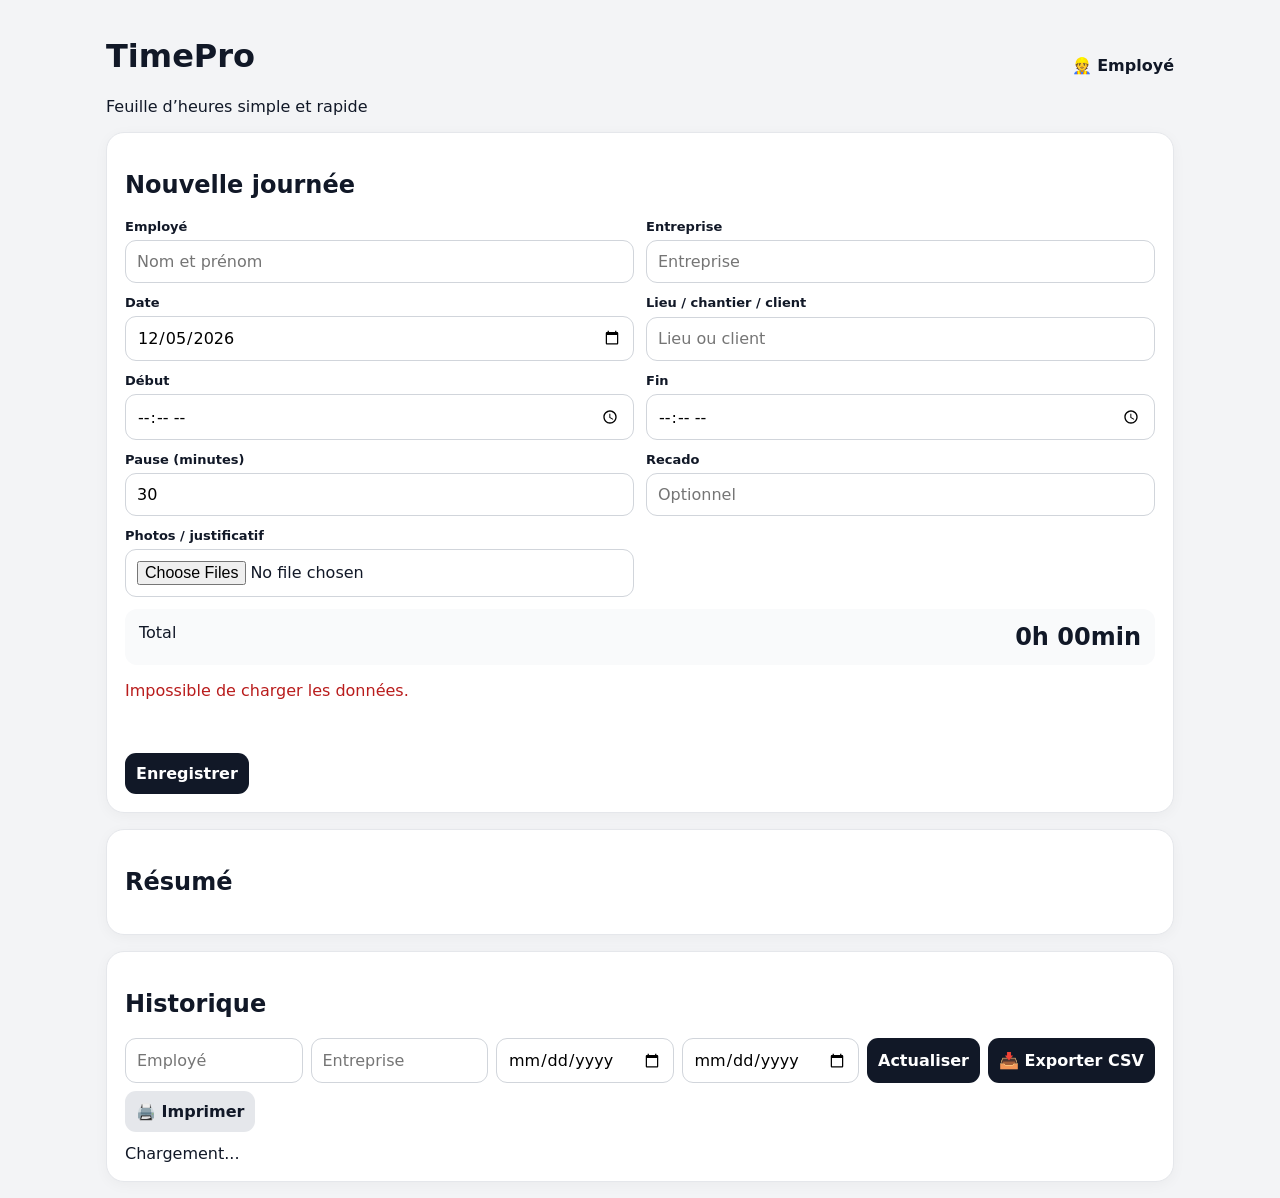
==== app/static/timepro.html @ 3ebb39db "feat: register TimePro offline worker" ====
<!doctype html><html lang="fr"><head><meta charset="utf-8"><meta name="viewport" content="width=device-width,initial-scale=1"><meta name="theme-color" content="#111827"><meta name="description" content="TimePro - feuille d'heures digitale"><link rel="manifest" href="/timepro-manifest.json"><title>TimePro</title><style>*{box-sizing:border-box}body{margin:0;background:#f3f4f6;color:#111827;font-family:system-ui,-apple-system,sans-serif}main{max-width:1100px;margin:auto;padding:16px;display:grid;gap:16px}header{display:flex;justify-content:space-between;align-items:center}.card{background:#fff;border:1px solid #e5e7eb;border-radius:18px;padding:18px;box-shadow:0 3px 14px #0000000a}.grid,.cards{display:grid;grid-template-columns:repeat(2,1fr);gap:12px}.field{display:grid;gap:6px}label{font-size:13px;font-weight:700}input,textarea,button{font:inherit;border-radius:11px;padding:11px;border:1px solid #d1d5db}button{background:#111827;color:white;border:0;font-weight:700;cursor:pointer}button.alt{background:#e5e7eb;color:#111827}.total{display:flex;justify-content:space-between;padding:14px;border-radius:12px;background:#f9fafb;margin-top:12px}.total strong{font-size:24px}.msg{min-height:20px}.error{color:#b91c1c}.ok{color:#047857}.cards{grid-template-columns:repeat(4,1fr)}.cards div{background:#f9fafb;padding:14px;border-radius:14px}.cards b{display:block;font-size:22px}.cards small{color:#6b7280}.toolbar{display:flex;gap:8px;flex-wrap:wrap;margin:12px 0}.toolbar input{flex:1;min-width:150px}.entry{display:grid;grid-template-columns:85px 1fr 1.5fr 90px auto;gap:10px;padding:13px 0;border-bottom:1px solid #eee;align-items:center}.entry:last-child{border:0}.entry span{color:#4b5563;font-size:14px}.entry .meta{grid-column:1/-1;color:#6b7280;font-size:13px}.actions{display:flex;gap:6px;flex-wrap:wrap}.actions button,.actions a{padding:8px 10px;font-size:12px;border-radius:9px;text-decoration:none}.actions a{background:#e5e7eb;color:#111827;font-weight:700}.signature{border:1px dashed #9ca3af;border-radius:12px;width:100%;height:150px;touch-action:none;background:white}.modal{position:fixed;inset:0;background:#0008;display:none;place-items:center;padding:15px}.modal .card{width:min(560px,100%)}@media(max-width:700px){main{padding:10px}.grid,.cards{grid-template-columns:1fr}.entry{grid-template-columns:1fr 1fr}.entry .actions,.entry .meta{grid-column:1/-1}.entry b{grid-column:2}}
</style></head><body><main><header><div><h1>TimePro</h1><div>Feuille d’heures simple et rapide</div></div><strong>👷 Employé</strong></header><section class="card"><h2 id="formTitle">Nouvelle journée</h2><form id="form"><div class="grid"><div class="field"><label>Employé</label><input name="employee" required placeholder="Nom et prénom"></div><div class="field"><label>Entreprise</label><input name="company" placeholder="Entreprise"></div><div class="field"><label>Date</label><input name="work_date" id="date" type="date" required></div><div class="field"><label>Lieu / chantier / client</label><input name="location" placeholder="Lieu ou client"></div><div class="field"><label>Début</label><input name="start_time" id="start" type="time" required></div><div class="field"><label>Fin</label><input name="end_time" id="end" type="time" required></div><div class="field"><label>Pause (minutes)</label><input name="pause_minutes" id="pause" type="number" min="0" value="30"></div><div class="field"><label>Recado</label><input name="note" placeholder="Optionnel"></div><div class="field"><label>Photos / justificatif</label><input id="files" type="file" accept="image/jpeg,image/png,image/webp,application/pdf" multiple></div></div><div class="total"><span>Total</span><strong id="total">0h 00min</strong></div><p id="error" class="msg error"></p><p id="ok" class="msg ok"></p><div style="display:flex;gap:8px"><button id="save" type="submit">Enregistrer</button><button id="cancel" class="alt" type="button" hidden>Annuler</button></div></form></section><section class="card"><h2>Résumé</h2><div id="dashboard" class="cards"></div></section><section class="card"><h2>Historique</h2><div class="toolbar"><input id="employeeFilter" placeholder="Employé"><input id="companyFilter" placeholder="Entreprise"><input id="from" type="date" title="Du"><input id="to" type="date" title="Au"><button id="refresh">Actualiser</button><button id="export">📥 Exporter CSV</button><button id="print" class="alt">🖨️ Imprimer</button></div><div id="history">Chargement...</div></section></main><div id="sigModal" class="modal"><section class="card"><h2>Signature</h2><p>Signez avec le doigt ou la souris.</p><canvas id="sig" class="signature" width="1000" height="300"></canvas><div class="toolbar"><button id="clearSig" class="alt">Effacer</button><button id="saveSig">Enregistrer signature</button><button id="closeSig" class="alt">Fermer</button></div></section></div><script>
const form=document.querySelector('#form'),date=document.querySelector('#date'),start=document.querySelector('#start'),end=document.querySelector('#end'),pause=document.querySelector('#pause'),total=document.querySelector('#total'),error=document.querySelector('#error'),ok=document.querySelector('#ok'),history=document.querySelector('#history'),dashboard=document.querySelector('#dashboard'),employeeFilter=document.querySelector('#employeeFilter'),companyFilter=document.querySelector('#companyFilter'),from=document.querySelector('#from'),to=document.querySelector('#to'),files=document.querySelector('#files');let editing=null,sigId=null;date.value=new Date().toISOString().slice(0,10);const mins=v=>{if(!v)return null;const[a,b]=v.split(':').map(Number);return a*60+b},fmt=n=>`${Math.floor(n/60)}h ${String(n%60).padStart(2,'0')}min`,calc=()=>{const a=mins(start.value),b=mins(end.value),p=Number(pause.value||0);if(a===null||b===null)return null;const t=b-a-p;return t>0?t:-1};function update(){const t=calc();total.textContent=t===null?'0h 00min':t<0?'—':fmt(t);if(t<0)error.textContent='L’heure de fin doit être après le début et la pause doit être valide.';else if(error.textContent.includes('L’heure'))error.textContent=''}[start,end,pause].forEach(x=>x.addEventListener('input',update));function esc(v){return String(v??'').replace(/[&<>"']/g,c=>({'&':'&amp;','<':'&lt;','>':'&gt;','"':'&quot;',"'":'&#39;'}[c]))}function query(){const p=new URLSearchParams();if(employeeFilter.value.trim())p.set('employee',employeeFilter.value.trim());if(companyFilter.value.trim())p.set('company',companyFilter.value.trim());if(from.value)p.set('date_from',from.value);if(to.value)p.set('date_to',to.value);return p}async function load(){try{const qs=query().toString(),suffix=qs?'?'+qs:'';const [h,d]=await Promise.all([fetch('/api/timepro/history'+suffix),fetch('/api/timepro/dashboard'+suffix)]);const hd=await h.json(),dd=await d.json();history.innerHTML=hd.timesheets.length?hd.timesheets.map(x=>{const at=(x.attachments||[]).map(a=>`<a href="/api/timepro/attachments?id=${a.id}" target="_blank" rel="noopener">📎 ${esc(a.filename)}</a>`).join(' ');return `<article class="entry"><strong>${esc(x.work_date)}</strong><span>${esc(x.employee)}</span><span>${esc(x.location||'')} · ${esc(x.start_time)} → ${esc(x.end_time)}</span><b>${fmt(+x.total_minutes)}</b><div class="actions"><button onclick="editRow(${x.id})">Modifier</button><button onclick="delRow(${x.id})">Suppr.</button><button onclick="openSig(${x.id})">${x.has_signature?'✍️ Signature':'Signature'}</button></div><div class="meta">🏢 ${esc(x.company||'—')} ${x.note?' · 📝 '+esc(x.note):''} ${at?' · '+at:''}</div></article>`}).join(''):'<p>Aucune feuille.</p>';dashboard.innerHTML=`<div><b>${dd.count}</b><small>Feuilles</small></div><div><b>${fmt(+dd.total_minutes)}</b><small>Total heures</small></div><div><b>${dd.employees.length}</b><small>Employés</small></div><div><b>${dd.companies.length}</b><small>Entreprises</small></div>`}catch(e){error.textContent='Impossible de charger les données.'}}window.editRow=async id=>{const r=(await (await fetch('/api/timepro/history?id='+id)).json()).timesheets?.find(x=>x.id===id)||(await (await fetch('/api/timepro/history')).json()).timesheets.find(x=>x.id===id);if(!r)return;editing=id;for(const k of ['employee','company','work_date','location','start_time','end_time','pause_minutes','note'])form.elements[k].value=r[k]??'';document.querySelector('#formTitle').textContent='Modifier la journée';document.querySelector('#save').textContent='Mettre à jour';document.querySelector('#cancel').hidden=false;update();scrollTo(0,0)};window.delRow=async id=>{if(!confirm('Supprimer cette feuille ?'))return;const r=await fetch('/api/timepro/timesheets?id='+id,{method:'DELETE'});if(!r.ok){error.textContent='Suppression impossible.';return}await load()};form.addEventListener('submit',async e=>{e.preventDefault();error.textContent='';ok.textContent='';if(calc()<1){error.textContent='Vérifie les horaires.';return}const data=Object.fromEntries(new FormData(form).entries());data.pause_minutes=+data.pause_minutes||0;try{const url=editing?'/api/timepro/timesheets?id='+editing:'/api/timepro/timesheets',r=await fetch(url,{method:editing?'PUT':'POST',headers:{'Content-Type':'application/json'},body:JSON.stringify(data)}),body=await r.json();if(!r.ok)throw Error(body.error||'Erreur');const id=body.timesheet.id;for(const f of files.files){const b=await new Promise((res,rej)=>{const rd=new FileReader();rd.onload=()=>res(String(rd.result).split(',')[1]);rd.onerror=rej;rd.readAsDataURL(f)});const ar=await fetch('/api/timepro/attachments',{method:'POST',headers:{'Content-Type':'application/json'},body:JSON.stringify({timesheet_id:id,filename:f.name,mime_type:f.type,content_base64:b})});if(!ar.ok)throw Error('Une pièce jointe n’a pas pu être enregistrée.')}ok.textContent=editing?'Feuille mise à jour.':'Feuille enregistrée.';resetForm();await load()}catch(err){error.textContent=err.message}});function resetForm(){form.reset();date.value=new Date().toISOString().slice(0,10);pause.value=30;total.textContent='0h 00min';editing=null;document.querySelector('#formTitle').textContent='Nouvelle journée';document.querySelector('#save').textContent='Enregistrer';document.querySelector('#cancel').hidden=true}document.querySelector('#cancel').onclick=resetForm;document.querySelector('#refresh').onclick=load;[employeeFilter,companyFilter,from,to].forEach(x=>x.addEventListener('input',load));document.querySelector('#export').onclick=()=>{const qs=query().toString();location.href='/api/timepro/export.csv'+(qs?'?'+qs:'')};document.querySelector('#print').onclick=()=>window.print();
const modal=document.querySelector('#sigModal'),canvas=document.querySelector('#sig'),ctx=canvas.getContext('2d');ctx.lineWidth=3;ctx.lineCap='round';let drawing=false;function pos(e){const r=canvas.getBoundingClientRect(),p=e.touches?.[0]||e;return[(p.clientX-r.left)*canvas.width/r.width,(p.clientY-r.top)*canvas.height/r.height]}function down(e){drawing=true;ctx.beginPath();ctx.moveTo(...pos(e));e.preventDefault()}function move(e){if(!drawing)return;ctx.lineTo(...pos(e));ctx.stroke();e.preventDefault()}function up(){drawing=false}canvas.addEventListener('mousedown',down);canvas.addEventListener('mousemove',move);window.addEventListener('mouseup',up);canvas.addEventListener('touchstart',down,{passive:false});canvas.addEventListener('touchmove',move,{passive:false});canvas.addEventListener('touchend',up);window.openSig=id=>{sigId=id;ctx.clearRect(0,0,canvas.width,canvas.height);modal.style.display='grid'};document.querySelector('#clearSig').onclick=()=>ctx.clearRect(0,0,canvas.width,canvas.height);document.querySelector('#closeSig').onclick=()=>modal.style.display='none';document.querySelector('#saveSig').onclick=async()=>{if(!sigId)return;const b=canvas.toDataURL('image/png').split(',')[1];const r=await fetch('/api/timepro/signature',{method:'POST',headers:{'Content-Type':'application/json'},body:JSON.stringify({timesheet_id:sigId,content_base64:b})});if(r.ok){modal.style.display='none';await load()}else{const x=await r.json().catch(()=>({}));error.textContent=x.error||'Signature impossible.'}};load();update();
if('serviceWorker' in navigator){window.addEventListener('load',()=>navigator.serviceWorker.register('/timepro-sw.js').catch(()=>{}));}
</script></body></html>
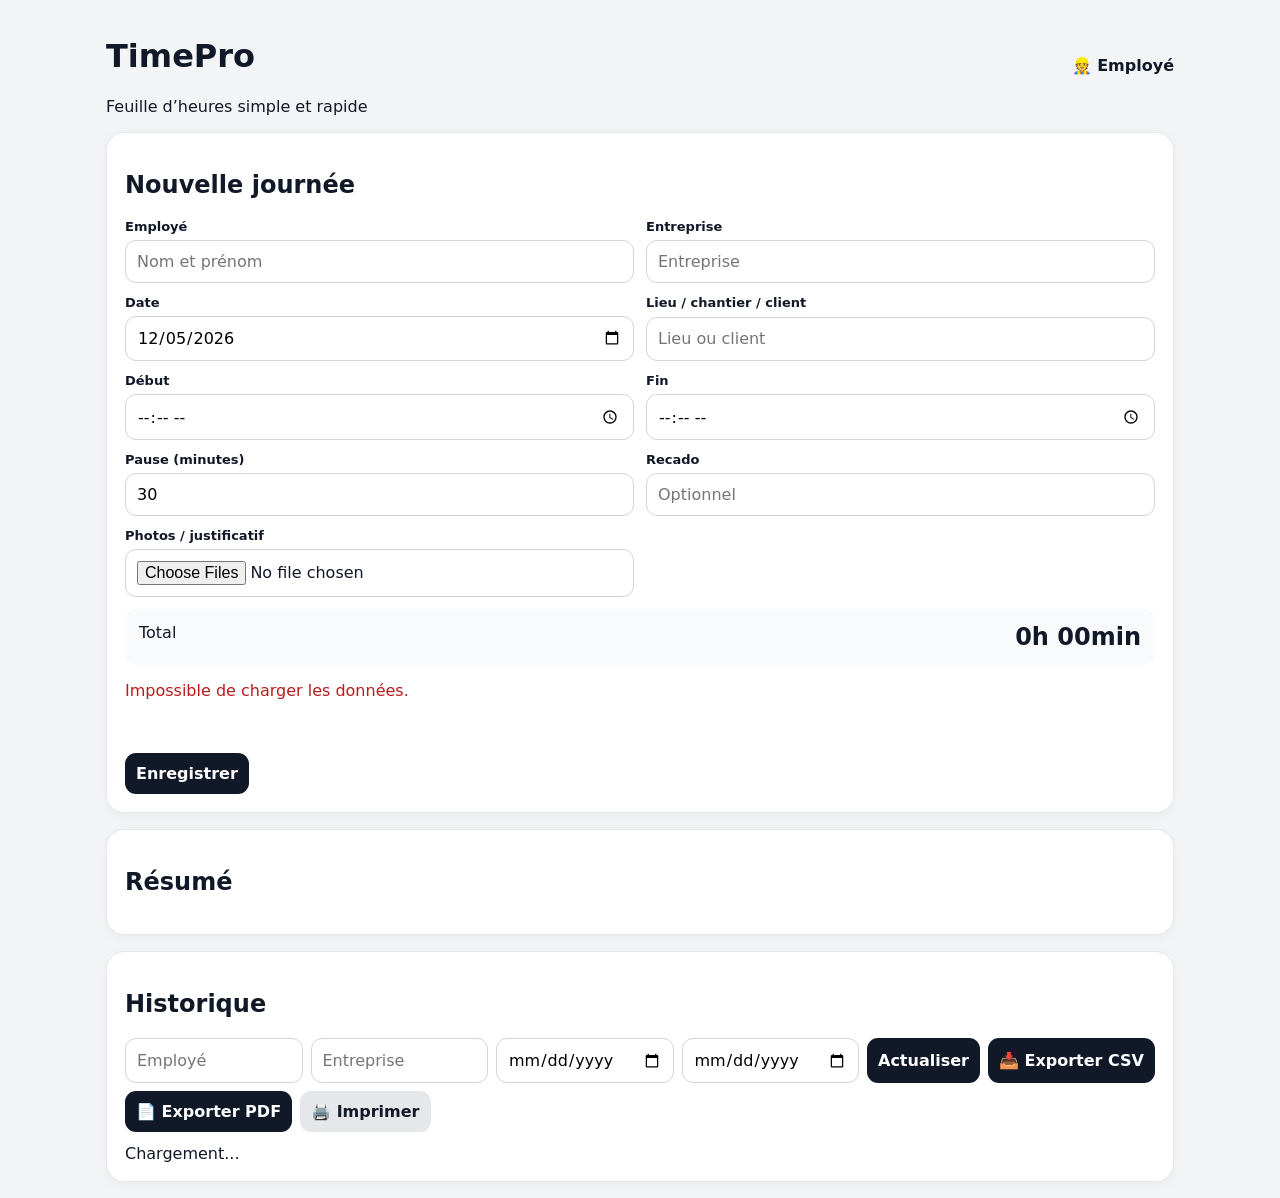
==== commit cd070b62: "feat: add PDF export action to TimePro UI" ====
--- a/app/static/timepro.html
+++ b/app/static/timepro.html
@@ -1,6 +1,6 @@
 <!doctype html><html lang="fr"><head><meta charset="utf-8"><meta name="viewport" content="width=device-width,initial-scale=1"><meta name="theme-color" content="#111827"><meta name="description" content="TimePro - feuille d'heures digitale"><link rel="manifest" href="/timepro-manifest.json"><title>TimePro</title><style>*{box-sizing:border-box}body{margin:0;background:#f3f4f6;color:#111827;font-family:system-ui,-apple-system,sans-serif}main{max-width:1100px;margin:auto;padding:16px;display:grid;gap:16px}header{display:flex;justify-content:space-between;align-items:center}.card{background:#fff;border:1px solid #e5e7eb;border-radius:18px;padding:18px;box-shadow:0 3px 14px #0000000a}.grid,.cards{display:grid;grid-template-columns:repeat(2,1fr);gap:12px}.field{display:grid;gap:6px}label{font-size:13px;font-weight:700}input,textarea,button{font:inherit;border-radius:11px;padding:11px;border:1px solid #d1d5db}button{background:#111827;color:white;border:0;font-weight:700;cursor:pointer}button.alt{background:#e5e7eb;color:#111827}.total{display:flex;justify-content:space-between;padding:14px;border-radius:12px;background:#f9fafb;margin-top:12px}.total strong{font-size:24px}.msg{min-height:20px}.error{color:#b91c1c}.ok{color:#047857}.cards{grid-template-columns:repeat(4,1fr)}.cards div{background:#f9fafb;padding:14px;border-radius:14px}.cards b{display:block;font-size:22px}.cards small{color:#6b7280}.toolbar{display:flex;gap:8px;flex-wrap:wrap;margin:12px 0}.toolbar input{flex:1;min-width:150px}.entry{display:grid;grid-template-columns:85px 1fr 1.5fr 90px auto;gap:10px;padding:13px 0;border-bottom:1px solid #eee;align-items:center}.entry:last-child{border:0}.entry span{color:#4b5563;font-size:14px}.entry .meta{grid-column:1/-1;color:#6b7280;font-size:13px}.actions{display:flex;gap:6px;flex-wrap:wrap}.actions button,.actions a{padding:8px 10px;font-size:12px;border-radius:9px;text-decoration:none}.actions a{background:#e5e7eb;color:#111827;font-weight:700}.signature{border:1px dashed #9ca3af;border-radius:12px;width:100%;height:150px;touch-action:none;background:white}.modal{position:fixed;inset:0;background:#0008;display:none;place-items:center;padding:15px}.modal .card{width:min(560px,100%)}@media(max-width:700px){main{padding:10px}.grid,.cards{grid-template-columns:1fr}.entry{grid-template-columns:1fr 1fr}.entry .actions,.entry .meta{grid-column:1/-1}.entry b{grid-column:2}}
-</style></head><body><main><header><div><h1>TimePro</h1><div>Feuille d’heures simple et rapide</div></div><strong>👷 Employé</strong></header><section class="card"><h2 id="formTitle">Nouvelle journée</h2><form id="form"><div class="grid"><div class="field"><label>Employé</label><input name="employee" required placeholder="Nom et prénom"></div><div class="field"><label>Entreprise</label><input name="company" placeholder="Entreprise"></div><div class="field"><label>Date</label><input name="work_date" id="date" type="date" required></div><div class="field"><label>Lieu / chantier / client</label><input name="location" placeholder="Lieu ou client"></div><div class="field"><label>Début</label><input name="start_time" id="start" type="time" required></div><div class="field"><label>Fin</label><input name="end_time" id="end" type="time" required></div><div class="field"><label>Pause (minutes)</label><input name="pause_minutes" id="pause" type="number" min="0" value="30"></div><div class="field"><label>Recado</label><input name="note" placeholder="Optionnel"></div><div class="field"><label>Photos / justificatif</label><input id="files" type="file" accept="image/jpeg,image/png,image/webp,application/pdf" multiple></div></div><div class="total"><span>Total</span><strong id="total">0h 00min</strong></div><p id="error" class="msg error"></p><p id="ok" class="msg ok"></p><div style="display:flex;gap:8px"><button id="save" type="submit">Enregistrer</button><button id="cancel" class="alt" type="button" hidden>Annuler</button></div></form></section><section class="card"><h2>Résumé</h2><div id="dashboard" class="cards"></div></section><section class="card"><h2>Historique</h2><div class="toolbar"><input id="employeeFilter" placeholder="Employé"><input id="companyFilter" placeholder="Entreprise"><input id="from" type="date" title="Du"><input id="to" type="date" title="Au"><button id="refresh">Actualiser</button><button id="export">📥 Exporter CSV</button><button id="print" class="alt">🖨️ Imprimer</button></div><div id="history">Chargement...</div></section></main><div id="sigModal" class="modal"><section class="card"><h2>Signature</h2><p>Signez avec le doigt ou la souris.</p><canvas id="sig" class="signature" width="1000" height="300"></canvas><div class="toolbar"><button id="clearSig" class="alt">Effacer</button><button id="saveSig">Enregistrer signature</button><button id="closeSig" class="alt">Fermer</button></div></section></div><script>
-const form=document.querySelector('#form'),date=document.querySelector('#date'),start=document.querySelector('#start'),end=document.querySelector('#end'),pause=document.querySelector('#pause'),total=document.querySelector('#total'),error=document.querySelector('#error'),ok=document.querySelector('#ok'),history=document.querySelector('#history'),dashboard=document.querySelector('#dashboard'),employeeFilter=document.querySelector('#employeeFilter'),companyFilter=document.querySelector('#companyFilter'),from=document.querySelector('#from'),to=document.querySelector('#to'),files=document.querySelector('#files');let editing=null,sigId=null;date.value=new Date().toISOString().slice(0,10);const mins=v=>{if(!v)return null;const[a,b]=v.split(':').map(Number);return a*60+b},fmt=n=>`${Math.floor(n/60)}h ${String(n%60).padStart(2,'0')}min`,calc=()=>{const a=mins(start.value),b=mins(end.value),p=Number(pause.value||0);if(a===null||b===null)return null;const t=b-a-p;return t>0?t:-1};function update(){const t=calc();total.textContent=t===null?'0h 00min':t<0?'—':fmt(t);if(t<0)error.textContent='L’heure de fin doit être après le début et la pause doit être valide.';else if(error.textContent.includes('L’heure'))error.textContent=''}[start,end,pause].forEach(x=>x.addEventListener('input',update));function esc(v){return String(v??'').replace(/[&<>"']/g,c=>({'&':'&amp;','<':'&lt;','>':'&gt;','"':'&quot;',"'":'&#39;'}[c]))}function query(){const p=new URLSearchParams();if(employeeFilter.value.trim())p.set('employee',employeeFilter.value.trim());if(companyFilter.value.trim())p.set('company',companyFilter.value.trim());if(from.value)p.set('date_from',from.value);if(to.value)p.set('date_to',to.value);return p}async function load(){try{const qs=query().toString(),suffix=qs?'?'+qs:'';const [h,d]=await Promise.all([fetch('/api/timepro/history'+suffix),fetch('/api/timepro/dashboard'+suffix)]);const hd=await h.json(),dd=await d.json();history.innerHTML=hd.timesheets.length?hd.timesheets.map(x=>{const at=(x.attachments||[]).map(a=>`<a href="/api/timepro/attachments?id=${a.id}" target="_blank" rel="noopener">📎 ${esc(a.filename)}</a>`).join(' ');return `<article class="entry"><strong>${esc(x.work_date)}</strong><span>${esc(x.employee)}</span><span>${esc(x.location||'')} · ${esc(x.start_time)} → ${esc(x.end_time)}</span><b>${fmt(+x.total_minutes)}</b><div class="actions"><button onclick="editRow(${x.id})">Modifier</button><button onclick="delRow(${x.id})">Suppr.</button><button onclick="openSig(${x.id})">${x.has_signature?'✍️ Signature':'Signature'}</button></div><div class="meta">🏢 ${esc(x.company||'—')} ${x.note?' · 📝 '+esc(x.note):''} ${at?' · '+at:''}</div></article>`}).join(''):'<p>Aucune feuille.</p>';dashboard.innerHTML=`<div><b>${dd.count}</b><small>Feuilles</small></div><div><b>${fmt(+dd.total_minutes)}</b><small>Total heures</small></div><div><b>${dd.employees.length}</b><small>Employés</small></div><div><b>${dd.companies.length}</b><small>Entreprises</small></div>`}catch(e){error.textContent='Impossible de charger les données.'}}window.editRow=async id=>{const r=(await (await fetch('/api/timepro/history?id='+id)).json()).timesheets?.find(x=>x.id===id)||(await (await fetch('/api/timepro/history')).json()).timesheets.find(x=>x.id===id);if(!r)return;editing=id;for(const k of ['employee','company','work_date','location','start_time','end_time','pause_minutes','note'])form.elements[k].value=r[k]??'';document.querySelector('#formTitle').textContent='Modifier la journée';document.querySelector('#save').textContent='Mettre à jour';document.querySelector('#cancel').hidden=false;update();scrollTo(0,0)};window.delRow=async id=>{if(!confirm('Supprimer cette feuille ?'))return;const r=await fetch('/api/timepro/timesheets?id='+id,{method:'DELETE'});if(!r.ok){error.textContent='Suppression impossible.';return}await load()};form.addEventListener('submit',async e=>{e.preventDefault();error.textContent='';ok.textContent='';if(calc()<1){error.textContent='Vérifie les horaires.';return}const data=Object.fromEntries(new FormData(form).entries());data.pause_minutes=+data.pause_minutes||0;try{const url=editing?'/api/timepro/timesheets?id='+editing:'/api/timepro/timesheets',r=await fetch(url,{method:editing?'PUT':'POST',headers:{'Content-Type':'application/json'},body:JSON.stringify(data)}),body=await r.json();if(!r.ok)throw Error(body.error||'Erreur');const id=body.timesheet.id;for(const f of files.files){const b=await new Promise((res,rej)=>{const rd=new FileReader();rd.onload=()=>res(String(rd.result).split(',')[1]);rd.onerror=rej;rd.readAsDataURL(f)});const ar=await fetch('/api/timepro/attachments',{method:'POST',headers:{'Content-Type':'application/json'},body:JSON.stringify({timesheet_id:id,filename:f.name,mime_type:f.type,content_base64:b})});if(!ar.ok)throw Error('Une pièce jointe n’a pas pu être enregistrée.')}ok.textContent=editing?'Feuille mise à jour.':'Feuille enregistrée.';resetForm();await load()}catch(err){error.textContent=err.message}});function resetForm(){form.reset();date.value=new Date().toISOString().slice(0,10);pause.value=30;total.textContent='0h 00min';editing=null;document.querySelector('#formTitle').textContent='Nouvelle journée';document.querySelector('#save').textContent='Enregistrer';document.querySelector('#cancel').hidden=true}document.querySelector('#cancel').onclick=resetForm;document.querySelector('#refresh').onclick=load;[employeeFilter,companyFilter,from,to].forEach(x=>x.addEventListener('input',load));document.querySelector('#export').onclick=()=>{const qs=query().toString();location.href='/api/timepro/export.csv'+(qs?'?'+qs:'')};document.querySelector('#print').onclick=()=>window.print();
+</style></head><body><main><header><div><h1>TimePro</h1><div>Feuille d’heures simple et rapide</div></div><strong>👷 Employé</strong></header><section class="card"><h2 id="formTitle">Nouvelle journée</h2><form id="form"><div class="grid"><div class="field"><label>Employé</label><input name="employee" required placeholder="Nom et prénom"></div><div class="field"><label>Entreprise</label><input name="company" placeholder="Entreprise"></div><div class="field"><label>Date</label><input name="work_date" id="date" type="date" required></div><div class="field"><label>Lieu / chantier / client</label><input name="location" placeholder="Lieu ou client"></div><div class="field"><label>Début</label><input name="start_time" id="start" type="time" required></div><div class="field"><label>Fin</label><input name="end_time" id="end" type="time" required></div><div class="field"><label>Pause (minutes)</label><input name="pause_minutes" id="pause" type="number" min="0" value="30"></div><div class="field"><label>Recado</label><input name="note" placeholder="Optionnel"></div><div class="field"><label>Photos / justificatif</label><input id="files" type="file" accept="image/jpeg,image/png,image/webp,application/pdf" multiple></div></div><div class="total"><span>Total</span><strong id="total">0h 00min</strong></div><p id="error" class="msg error"></p><p id="ok" class="msg ok"></p><div style="display:flex;gap:8px"><button id="save" type="submit">Enregistrer</button><button id="cancel" class="alt" type="button" hidden>Annuler</button></div></form></section><section class="card"><h2>Résumé</h2><div id="dashboard" class="cards"></div></section><section class="card"><h2>Historique</h2><div class="toolbar"><input id="employeeFilter" placeholder="Employé"><input id="companyFilter" placeholder="Entreprise"><input id="from" type="date" title="Du"><input id="to" type="date" title="Au"><button id="refresh">Actualiser</button><button id="export">📥 Exporter CSV</button><button id="exportPdf">📄 Exporter PDF</button><button id="print" class="alt">🖨️ Imprimer</button></div><div id="history">Chargement...</div></section></main><div id="sigModal" class="modal"><section class="card"><h2>Signature</h2><p>Signez avec le doigt ou la souris.</p><canvas id="sig" class="signature" width="1000" height="300"></canvas><div class="toolbar"><button id="clearSig" class="alt">Effacer</button><button id="saveSig">Enregistrer signature</button><button id="closeSig" class="alt">Fermer</button></div></section></div><script>
+const form=document.querySelector('#form'),date=document.querySelector('#date'),start=document.querySelector('#start'),end=document.querySelector('#end'),pause=document.querySelector('#pause'),total=document.querySelector('#total'),error=document.querySelector('#error'),ok=document.querySelector('#ok'),history=document.querySelector('#history'),dashboard=document.querySelector('#dashboard'),employeeFilter=document.querySelector('#employeeFilter'),companyFilter=document.querySelector('#companyFilter'),from=document.querySelector('#from'),to=document.querySelector('#to'),files=document.querySelector('#files');let editing=null,sigId=null;date.value=new Date().toISOString().slice(0,10);const mins=v=>{if(!v)return null;const[a,b]=v.split(':').map(Number);return a*60+b},fmt=n=>`${Math.floor(n/60)}h ${String(n%60).padStart(2,'0')}min`,calc=()=>{const a=mins(start.value),b=mins(end.value),p=Number(pause.value||0);if(a===null||b===null)return null;const t=b-a-p;return t>0?t:-1};function update(){const t=calc();total.textContent=t===null?'0h 00min':t<0?'—':fmt(t);if(t<0)error.textContent='L’heure de fin doit être après le début et la pause doit être valide.';else if(error.textContent.includes('L’heure'))error.textContent=''}[start,end,pause].forEach(x=>x.addEventListener('input',update));function esc(v){return String(v??'').replace(/[&<>"']/g,c=>({'&':'&amp;','<':'&lt;','>':'&gt;','"':'&quot;',"'":'&#39;'}[c]))}function query(){const p=new URLSearchParams();if(employeeFilter.value.trim())p.set('employee',employeeFilter.value.trim());if(companyFilter.value.trim())p.set('company',companyFilter.value.trim());if(from.value)p.set('date_from',from.value);if(to.value)p.set('date_to',to.value);return p}async function load(){try{const qs=query().toString(),suffix=qs?'?'+qs:'';const [h,d]=await Promise.all([fetch('/api/timepro/history'+suffix),fetch('/api/timepro/dashboard'+suffix)]);const hd=await h.json(),dd=await d.json();history.innerHTML=hd.timesheets.length?hd.timesheets.map(x=>{const at=(x.attachments||[]).map(a=>`<a href="/api/timepro/attachments?id=${a.id}" target="_blank" rel="noopener">📎 ${esc(a.filename)}</a>`).join(' ');return `<article class="entry"><strong>${esc(x.work_date)}</strong><span>${esc(x.employee)}</span><span>${esc(x.location||'')} · ${esc(x.start_time)} → ${esc(x.end_time)}</span><b>${fmt(+x.total_minutes)}</b><div class="actions"><button onclick="editRow(${x.id})">Modifier</button><button onclick="delRow(${x.id})">Suppr.</button><button onclick="openSig(${x.id})">${x.has_signature?'✍️ Signature':'Signature'}</button></div><div class="meta">🏢 ${esc(x.company||'—')} ${x.note?' · 📝 '+esc(x.note):''} ${at?' · '+at:''}</div></article>`}).join(''):'<p>Aucune feuille.</p>';dashboard.innerHTML=`<div><b>${dd.count}</b><small>Feuilles</small></div><div><b>${fmt(+dd.total_minutes)}</b><small>Total heures</small></div><div><b>${dd.employees.length}</b><small>Employés</small></div><div><b>${dd.companies.length}</b><small>Entreprises</small></div>`}catch(e){error.textContent='Impossible de charger les données.'}}window.editRow=async id=>{const r=(await (await fetch('/api/timepro/history?id='+id)).json()).timesheets?.find(x=>x.id===id)||(await (await fetch('/api/timepro/history')).json()).timesheets.find(x=>x.id===id);if(!r)return;editing=id;for(const k of ['employee','company','work_date','location','start_time','end_time','pause_minutes','note'])form.elements[k].value=r[k]??'';document.querySelector('#formTitle').textContent='Modifier la journée';document.querySelector('#save').textContent='Mettre à jour';document.querySelector('#cancel').hidden=false;update();scrollTo(0,0)};window.delRow=async id=>{if(!confirm('Supprimer cette feuille ?'))return;const r=await fetch('/api/timepro/timesheets?id='+id,{method:'DELETE'});if(!r.ok){error.textContent='Suppression impossible.';return}await load()};form.addEventListener('submit',async e=>{e.preventDefault();error.textContent='';ok.textContent='';if(calc()<1){error.textContent='Vérifie les horaires.';return}const data=Object.fromEntries(new FormData(form).entries());data.pause_minutes=+data.pause_minutes||0;try{const url=editing?'/api/timepro/timesheets?id='+editing:'/api/timepro/timesheets',r=await fetch(url,{method:editing?'PUT':'POST',headers:{'Content-Type':'application/json'},body:JSON.stringify(data)}),body=await r.json();if(!r.ok)throw Error(body.error||'Erreur');const id=body.timesheet.id;for(const f of files.files){const b=await new Promise((res,rej)=>{const rd=new FileReader();rd.onload=()=>res(String(rd.result).split(',')[1]);rd.onerror=rej;rd.readAsDataURL(f)});const ar=await fetch('/api/timepro/attachments',{method:'POST',headers:{'Content-Type':'application/json'},body:JSON.stringify({timesheet_id:id,filename:f.name,mime_type:f.type,content_base64:b})});if(!ar.ok)throw Error('Une pièce jointe n’a pas pu être enregistrée.')}ok.textContent=editing?'Feuille mise à jour.':'Feuille enregistrée.';resetForm();await load()}catch(err){error.textContent=err.message}});function resetForm(){form.reset();date.value=new Date().toISOString().slice(0,10);pause.value=30;total.textContent='0h 00min';editing=null;document.querySelector('#formTitle').textContent='Nouvelle journée';document.querySelector('#save').textContent='Enregistrer';document.querySelector('#cancel').hidden=true}document.querySelector('#cancel').onclick=resetForm;document.querySelector('#refresh').onclick=load;[employeeFilter,companyFilter,from,to].forEach(x=>x.addEventListener('input',load));document.querySelector('#export').onclick=()=>{const qs=query().toString();location.href='/api/timepro/export.csv'+(qs?'?'+qs:'')};document.querySelector('#exportPdf').onclick=()=>{const qs=query().toString();location.href='/api/timepro/export.pdf'+(qs?'?'+qs:'')};document.querySelector('#print').onclick=()=>window.print();
 const modal=document.querySelector('#sigModal'),canvas=document.querySelector('#sig'),ctx=canvas.getContext('2d');ctx.lineWidth=3;ctx.lineCap='round';let drawing=false;function pos(e){const r=canvas.getBoundingClientRect(),p=e.touches?.[0]||e;return[(p.clientX-r.left)*canvas.width/r.width,(p.clientY-r.top)*canvas.height/r.height]}function down(e){drawing=true;ctx.beginPath();ctx.moveTo(...pos(e));e.preventDefault()}function move(e){if(!drawing)return;ctx.lineTo(...pos(e));ctx.stroke();e.preventDefault()}function up(){drawing=false}canvas.addEventListener('mousedown',down);canvas.addEventListener('mousemove',move);window.addEventListener('mouseup',up);canvas.addEventListener('touchstart',down,{passive:false});canvas.addEventListener('touchmove',move,{passive:false});canvas.addEventListener('touchend',up);window.openSig=id=>{sigId=id;ctx.clearRect(0,0,canvas.width,canvas.height);modal.style.display='grid'};document.querySelector('#clearSig').onclick=()=>ctx.clearRect(0,0,canvas.width,canvas.height);document.querySelector('#closeSig').onclick=()=>modal.style.display='none';document.querySelector('#saveSig').onclick=async()=>{if(!sigId)return;const b=canvas.toDataURL('image/png').split(',')[1];const r=await fetch('/api/timepro/signature',{method:'POST',headers:{'Content-Type':'application/json'},body:JSON.stringify({timesheet_id:sigId,content_base64:b})});if(r.ok){modal.style.display='none';await load()}else{const x=await r.json().catch(()=>({}));error.textContent=x.error||'Signature impossible.'}};load();update();
 if('serviceWorker' in navigator){window.addEventListener('load',()=>navigator.serviceWorker.register('/timepro-sw.js').catch(()=>{}));}
 </script></body></html>
